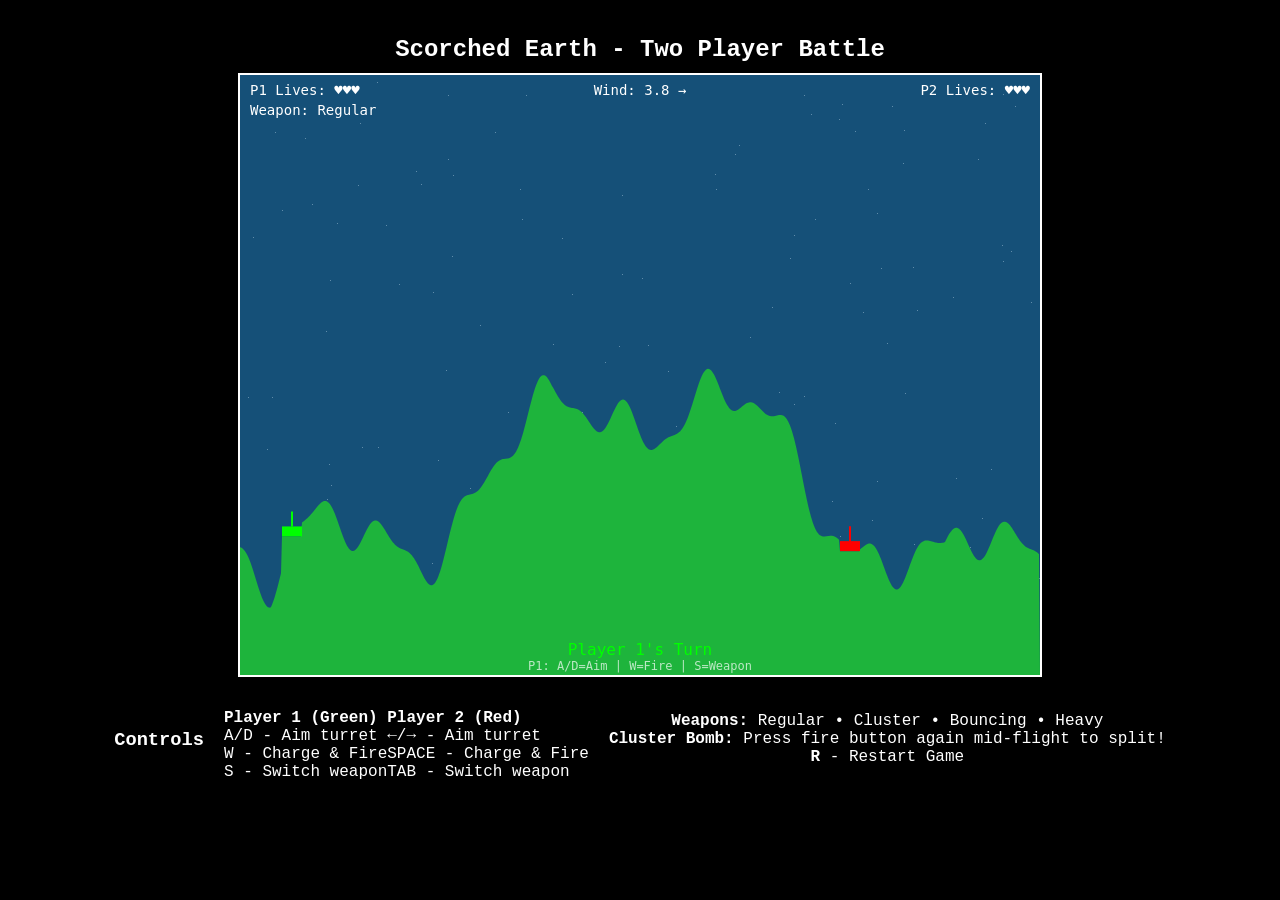
==== index.html @ 3314b096 "first" ====
<!DOCTYPE html>
<html lang="fi">

<head>
  <meta charset="UTF-8" />
  <meta name="viewport" content="width=device-width, initial-scale=1.0" />
  <title>Scorched Earth 1980's Style</title>
  <link rel="stylesheet" href="style.css" />
</head>

<body>
  <h1>Scorched Earth - Two Player Battle</h1>

  <canvas id="gameCanvas" width="800" height="600"></canvas>

  <div id="controls">
    <h3>Controls</h3>
    <div style="display: flex; justify-content: space-around; margin-top: 10px;">
      <div style="text-align: left;">
        <strong>Player 1 (Green)</strong><br>
        A/D - Aim turret<br>
        W - Charge & Fire<br>
        S - Switch weapon
      </div>
      <div style="text-align: left;">
        <strong>Player 2 (Red)</strong><br>
        ←/→ - Aim turret<br>
        SPACE - Charge & Fire<br>
        TAB - Switch weapon
      </div>
    </div>
    <p style="text-align: center; margin-top: 15px;">
      <strong>Weapons:</strong> Regular • Cluster • Bouncing • Heavy<br>
      <strong>Cluster Bomb:</strong> Press fire button again mid-flight to split!<br>
      <strong>R</strong> - Restart Game
    </p>
  </div>

  <script src="script.js"></script>
</body>

</html>
---- style.css ----
body {
  font-family: "Courier New", monospace; /* Kirjasintyyppi, joka muistuttaa vanhaa tietokonetta */
  background-color: #000;
  color: #fff;
  text-align: center;
  margin: 0;
  padding: 20px;
}

h1 {
  color: #fff;
  font-size: 1.5em; /* Pienempi fontti */
  margin-bottom: 10px;
}

#gameCanvas {
  border: 2px solid #fff;
  background-color: #000;
  display: block;
  margin: 0 auto 20px auto;
  cursor: crosshair; /* Vanhan pelin tuntu */
}

#controls {
  display: flex;
  justify-content: center;
  gap: 20px;
  align-items: center;
}

#controls label,
#controls input,
#controls button {
  color: #fff;
  background-color: #000;
  border: 1px solid #fff;
  padding: 5px;
  font-size: 1em;
}

#controls button:hover {
  background-color: #333;
  cursor: pointer;
}

#windDisplay {
  margin-bottom: 10px;
  font-size: 1.2em;
  color: #fff;
  /* Voit halutessasi korostaa tätä esim. reunuksella */
  /* border: 1px solid #fff; */
  padding: 5px;
}
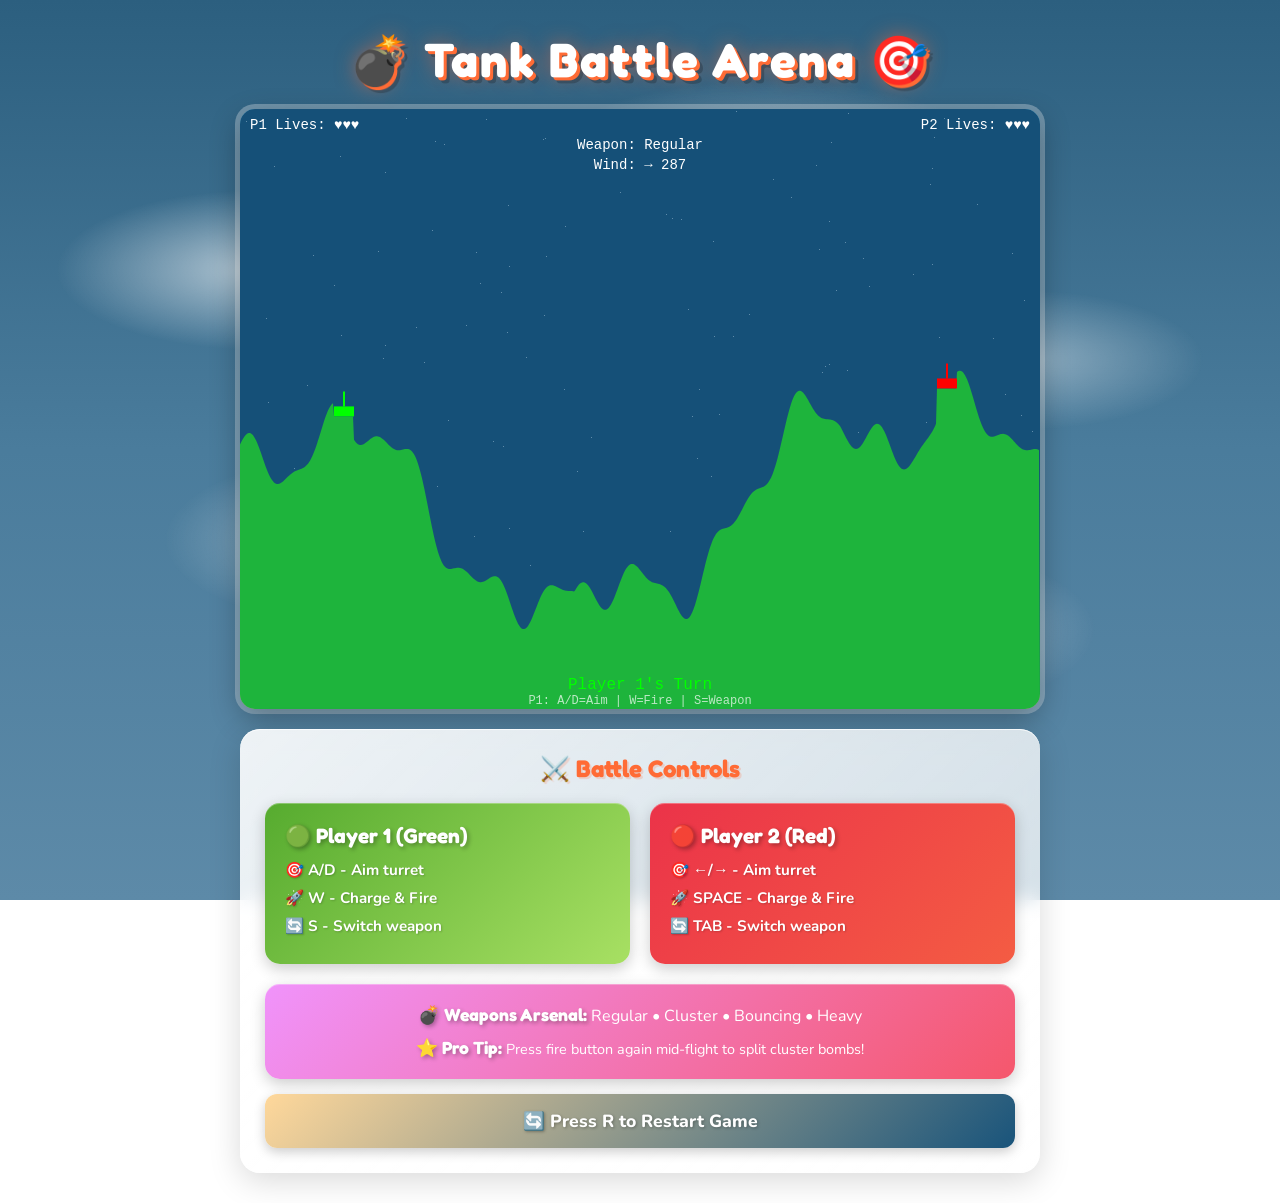
==== commit a1dbd235: "ui update" ====
--- a/index.html
+++ b/index.html
@@ -1,41 +1,63 @@
 <!DOCTYPE html>
-<html lang="fi">
+<html lang="en">
 
 <head>
   <meta charset="UTF-8" />
-  <meta name="viewport" content="width=device-width, initial-scale=1.0" />
-  <title>Scorched Earth 1980's Style</title>
+  <meta name="viewport" content="width=device-width, initial-scale=1.0, maximum-scale=1.0, user-scalable=no" />
+  <meta name="theme-color" content="#87CEEB" />
+  <meta name="description" content="Modern mobile-style tank battle game inspired by Angry Birds and Clash of Clans" />
+  <title>Tank Battle Arena 🎮</title>
   <link rel="stylesheet" href="style.css" />
 </head>
 
 <body>
-  <h1>Scorched Earth - Two Player Battle</h1>
+  <div class="game-container">
+    <h1>Tank Battle Arena</h1>
 
-  <canvas id="gameCanvas" width="800" height="600"></canvas>
+    <canvas id="gameCanvas" width="800" height="600"></canvas>
 
-  <div id="controls">
-    <h3>Controls</h3>
-    <div style="display: flex; justify-content: space-around; margin-top: 10px;">
-      <div style="text-align: left;">
-        <strong>Player 1 (Green)</strong><br>
-        A/D - Aim turret<br>
-        W - Charge & Fire<br>
-        S - Switch weapon
+    <div id="controls">
+      <h3>⚔️ Battle Controls</h3>
+
+      <div class="controls-grid">
+        <div class="player-controls player1">
+          <strong>🟢 Player 1 (Green)</strong>
+          <div class="control-line">🎯 A/D - Aim turret</div>
+          <div class="control-line">🚀 W - Charge & Fire</div>
+          <div class="control-line">🔄 S - Switch weapon</div>
+        </div>
+
+        <div class="player-controls player2">
+          <strong>🔴 Player 2 (Red)</strong>
+          <div class="control-line">🎯 ←/→ - Aim turret</div>
+          <div class="control-line">🚀 SPACE - Charge & Fire</div>
+          <div class="control-line">🔄 TAB - Switch weapon</div>
+        </div>
       </div>
-      <div style="text-align: left;">
-        <strong>Player 2 (Red)</strong><br>
-        ←/→ - Aim turret<br>
-        SPACE - Charge & Fire<br>
-        TAB - Switch weapon
+
+      <div class="weapons-info">
+        <div style="margin-bottom: 10px;">
+          <strong>💣 Weapons Arsenal:</strong> Regular • Cluster • Bouncing • Heavy
+        </div>
+        <div style="font-size: 0.9rem;">
+          <strong>⭐ Pro Tip:</strong> Press fire button again mid-flight to split cluster bombs!
+        </div>
+      </div>
+
+      <div class="restart-hint">
+        🔄 Press R to Restart Game
       </div>
     </div>
-    <p style="text-align: center; margin-top: 15px;">
-      <strong>Weapons:</strong> Regular • Cluster • Bouncing • Heavy<br>
-      <strong>Cluster Bomb:</strong> Press fire button again mid-flight to split!<br>
-      <strong>R</strong> - Restart Game
-    </p>
   </div>
 
+  <script>
+    // Prevent space bar from scrolling the page
+    window.addEventListener('keydown', function (e) {
+      if (e.key === ' ' || e.key === 'Spacebar') {
+        e.preventDefault();
+      }
+    });
+  </script>
   <script src="script.js"></script>
 </body>
 
--- a/style.css
+++ b/style.css
@@ -1,53 +1,284 @@
+/* Modern Mobile-Style Game UI - Inspired by Angry Birds & Clash of Clans */
+@import url('https://fonts.googleapis.com/css2?family=Fredoka+One&family=Nunito:wght@400;700;800&display=swap');
+
+* {
+  margin: 0;
+  padding: 0;
+  box-sizing: border-box;
+}
+
 body {
-  font-family: "Courier New", monospace; /* Kirjasintyyppi, joka muistuttaa vanhaa tietokonetta */
-  background-color: #000;
-  color: #fff;
+  font-family: 'Nunito', sans-serif;
+  background: linear-gradient(180deg, #2C5F7F 0%, #4A7C9C 50%, #5D8AA8 100%);
+  background-attachment: fixed;
+  color: #2c3e50;
   text-align: center;
-  margin: 0;
-  padding: 20px;
+  min-height: 100vh;
+  padding: 10px;
+  overflow-x: hidden;
+}
+
+/* Animated clouds background */
+body::before {
+  content: '';
+  position: fixed;
+  top: 0;
+  left: 0;
+  right: 0;
+  bottom: 0;
+  background-image:
+    radial-gradient(ellipse 200px 80px at 20% 30%, rgba(255, 255, 255, 0.6) 0%, transparent 100%),
+    radial-gradient(ellipse 250px 100px at 60% 20%, rgba(255, 255, 255, 0.5) 0%, transparent 100%),
+    radial-gradient(ellipse 180px 70px at 80% 40%, rgba(255, 255, 255, 0.4) 0%, transparent 100%),
+    radial-gradient(ellipse 220px 90px at 30% 60%, rgba(255, 255, 255, 0.5) 0%, transparent 100%),
+    radial-gradient(ellipse 200px 85px at 70% 70%, rgba(255, 255, 255, 0.45) 0%, transparent 100%);
+  pointer-events: none;
+  z-index: 0;
 }
 
 h1 {
-  color: #fff;
-  font-size: 1.5em; /* Pienempi fontti */
-  margin-bottom: 10px;
+  font-family: 'Fredoka One', cursive;
+  font-size: clamp(1.8rem, 5vw, 3rem);
+  color: #fff;
+  text-shadow:
+    3px 3px 0px #ff6b35,
+    6px 6px 0px rgba(0, 0, 0, 0.2),
+    0 0 20px rgba(255, 107, 53, 0.5);
+  margin: 20px 0;
+  letter-spacing: 2px;
+  position: relative;
+  z-index: 1;
+  animation: titleBounce 2s ease-in-out infinite;
+}
+
+@keyframes titleBounce {
+
+  0%,
+  100% {
+    transform: translateY(0);
+  }
+
+  50% {
+    transform: translateY(-5px);
+  }
+}
+
+h1::before {
+  content: '💣 ';
+}
+
+h1::after {
+  content: ' 🎯';
+}
+
+.game-container {
+  max-width: 900px;
+  margin: 0 auto;
+  position: relative;
+  z-index: 1;
 }
 
 #gameCanvas {
-  border: 2px solid #fff;
-  background-color: #000;
+  border: none;
+  background: linear-gradient(180deg, #87CEEB 0%, #E0F6FF 60%, #D2B48C 100%);
   display: block;
   margin: 0 auto 20px auto;
-  cursor: crosshair; /* Vanhan pelin tuntu */
+  cursor: crosshair;
+  border-radius: 15px;
+  box-shadow:
+    0 10px 30px rgba(0, 0, 0, 0.3),
+    0 0 0 5px rgba(255, 255, 255, 0.3),
+    inset 0 -5px 20px rgba(0, 0, 0, 0.1);
+  max-width: 100%;
+  height: auto;
+  transition: transform 0.2s ease;
+}
+
+#gameCanvas:hover {
+  transform: scale(1.01);
 }
 
 #controls {
-  display: flex;
-  justify-content: center;
+  background: linear-gradient(135deg, rgba(255, 255, 255, 0.9) 0%, rgba(255, 255, 255, 0.7) 100%);
+  backdrop-filter: blur(10px);
+  border-radius: 20px;
+  padding: 25px;
+  margin: 20px auto;
+  box-shadow:
+    0 8px 32px rgba(0, 0, 0, 0.15),
+    inset 0 1px 0 rgba(255, 255, 255, 0.8);
+  max-width: 800px;
+}
+
+#controls h3 {
+  font-family: 'Fredoka One', cursive;
+  font-size: 1.5rem;
+  color: #ff6b35;
+  margin-bottom: 20px;
+  text-shadow: 2px 2px 0px rgba(255, 107, 53, 0.2);
+}
+
+.controls-grid {
+  display: grid;
+  grid-template-columns: repeat(auto-fit, minmax(250px, 1fr));
   gap: 20px;
-  align-items: center;
-}
-
-#controls label,
-#controls input,
-#controls button {
-  color: #fff;
-  background-color: #000;
-  border: 1px solid #fff;
-  padding: 5px;
-  font-size: 1em;
-}
-
-#controls button:hover {
-  background-color: #333;
-  cursor: pointer;
-}
-
-#windDisplay {
-  margin-bottom: 10px;
-  font-size: 1.2em;
-  color: #fff;
-  /* Voit halutessasi korostaa tätä esim. reunuksella */
-  /* border: 1px solid #fff; */
-  padding: 5px;
-}
+  margin-top: 15px;
+}
+
+.player-controls {
+  background: linear-gradient(135deg, #4ecdc4 0%, #44a08d 100%);
+  padding: 20px;
+  border-radius: 15px;
+  box-shadow:
+    0 5px 15px rgba(0, 0, 0, 0.2),
+    inset 0 1px 0 rgba(255, 255, 255, 0.3);
+  text-align: left;
+  transition: transform 0.3s ease, box-shadow 0.3s ease;
+}
+
+.player-controls:hover {
+  transform: translateY(-5px);
+  box-shadow:
+    0 8px 25px rgba(0, 0, 0, 0.3),
+    inset 0 1px 0 rgba(255, 255, 255, 0.3);
+}
+
+.player-controls.player1 {
+  background: linear-gradient(135deg, #56ab2f 0%, #a8e063 100%);
+}
+
+.player-controls.player2 {
+  background: linear-gradient(135deg, #eb3349 0%, #f45c43 100%);
+}
+
+.player-controls strong {
+  display: block;
+  font-family: 'Fredoka One', cursive;
+  font-size: 1.3rem;
+  color: #fff;
+  margin-bottom: 12px;
+  text-shadow: 2px 2px 4px rgba(0, 0, 0, 0.3);
+}
+
+.player-controls br {
+  margin-bottom: 8px;
+}
+
+.control-line {
+  color: #fff;
+  font-weight: 700;
+  margin: 8px 0;
+  text-shadow: 1px 1px 2px rgba(0, 0, 0, 0.2);
+  font-size: 0.95rem;
+}
+
+.weapons-info {
+  background: linear-gradient(135deg, #f093fb 0%, #f5576c 100%);
+  padding: 20px;
+  border-radius: 15px;
+  box-shadow:
+    0 5px 15px rgba(0, 0, 0, 0.2),
+    inset 0 1px 0 rgba(255, 255, 255, 0.3);
+  margin-top: 20px;
+  color: #fff;
+  transition: transform 0.3s ease;
+}
+
+.weapons-info:hover {
+  transform: scale(1.02);
+}
+
+.weapons-info strong {
+  font-family: 'Fredoka One', cursive;
+  font-size: 1.1rem;
+  text-shadow: 2px 2px 4px rgba(0, 0, 0, 0.3);
+}
+
+.restart-hint {
+  background: linear-gradient(135deg, #ffd89b 0%, #19547b 100%);
+  padding: 15px;
+  border-radius: 12px;
+  margin-top: 15px;
+  color: #fff;
+  font-weight: 800;
+  font-size: 1.1rem;
+  box-shadow: 0 4px 12px rgba(0, 0, 0, 0.2);
+  text-shadow: 1px 1px 3px rgba(0, 0, 0, 0.3);
+}
+
+/* Wind display removed - now rendered on canvas */
+
+
+
+/* Responsive Design */
+@media (max-width: 768px) {
+  body {
+    padding: 5px;
+  }
+
+  h1 {
+    font-size: 1.5rem;
+    margin: 10px 0;
+  }
+
+  #gameCanvas {
+    border-radius: 10px;
+    width: 100%;
+  }
+
+  #controls {
+    padding: 15px;
+    border-radius: 15px;
+  }
+
+  .controls-grid {
+    grid-template-columns: 1fr;
+    gap: 15px;
+  }
+
+  .player-controls,
+  .weapons-info {
+    padding: 15px;
+  }
+
+  .player-controls strong {
+    font-size: 1.1rem;
+  }
+
+  .control-line {
+    font-size: 0.85rem;
+  }
+}
+
+@media (max-width: 480px) {
+  h1 {
+    font-size: 1.2rem;
+    letter-spacing: 1px;
+  }
+
+  #controls h3 {
+    font-size: 1.2rem;
+  }
+
+  #windDisplay {
+    font-size: 1rem;
+    padding: 12px 20px;
+  }
+}
+
+/* Loading animation */
+@keyframes fadeIn {
+  from {
+    opacity: 0;
+    transform: translateY(20px);
+  }
+
+  to {
+    opacity: 1;
+    transform: translateY(0);
+  }
+}
+
+.game-container {
+  animation: fadeIn 0.6s ease-out;
+}
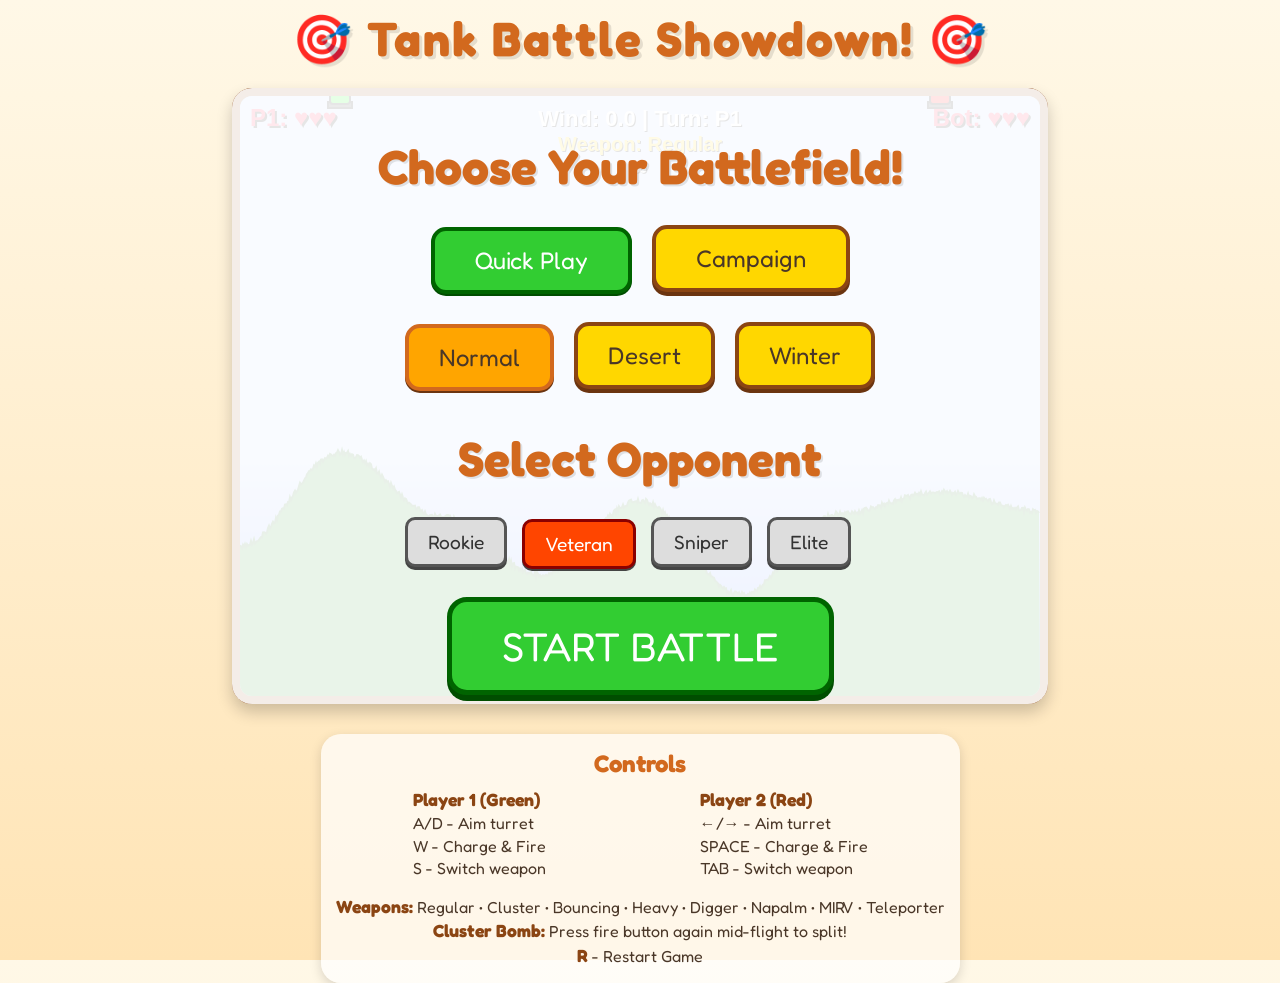
==== commit 9e3d578f: "before objects update" ====
--- a/index.html
+++ b/index.html
@@ -1,63 +1,111 @@
 <!DOCTYPE html>
-<html lang="en">
+<html lang="fi">
 
 <head>
   <meta charset="UTF-8" />
-  <meta name="viewport" content="width=device-width, initial-scale=1.0, maximum-scale=1.0, user-scalable=no" />
-  <meta name="theme-color" content="#87CEEB" />
-  <meta name="description" content="Modern mobile-style tank battle game inspired by Angry Birds and Clash of Clans" />
-  <title>Tank Battle Arena 🎮</title>
+  <meta name="viewport" content="width=device-width, initial-scale=1.0" />
+  <title>🎮 Tank Battle Cartoon! 💥</title>
   <link rel="stylesheet" href="style.css" />
 </head>
 
 <body>
-  <div class="game-container">
-    <h1>Tank Battle Arena</h1>
+  <h1>🎯 Tank Battle Showdown! 🎯</h1>
 
+  <div id="game-container">
     <canvas id="gameCanvas" width="800" height="600"></canvas>
 
-    <div id="controls">
-      <h3>⚔️ Battle Controls</h3>
+    <button id="menu-btn" onclick="showMainMenu()" style="display: none;">☰ Menu</button>
 
-      <div class="controls-grid">
-        <div class="player-controls player1">
-          <strong>🟢 Player 1 (Green)</strong>
-          <div class="control-line">🎯 A/D - Aim turret</div>
-          <div class="control-line">🚀 W - Charge & Fire</div>
-          <div class="control-line">🔄 S - Switch weapon</div>
+    <div id="start-screen">
+      <h2>Choose Your Battlefield!</h2>
+
+      <div id="mode-selector" style="display: flex; gap: 20px; margin-bottom: 30px;">
+        <button class="mode-btn selected" onclick="selectMode('quickplay')">Quick Play</button>
+        <button class="mode-btn" onclick="selectMode('campaign')">Campaign</button>
+      </div>
+
+      <div id="quickplay-options">
+        <div class="theme-selector">
+          <button class="theme-btn selected" onclick="selectTheme('NORMAL')">Normal</button>
+          <button class="theme-btn" onclick="selectTheme('DESERT')">Desert</button>
+          <button class="theme-btn" onclick="selectTheme('WINTER')">Winter</button>
         </div>
 
-        <div class="player-controls player2">
-          <strong>🔴 Player 2 (Red)</strong>
-          <div class="control-line">🎯 ←/→ - Aim turret</div>
-          <div class="control-line">🚀 SPACE - Charge & Fire</div>
-          <div class="control-line">🔄 TAB - Switch weapon</div>
+        <h2>Select Opponent</h2>
+        <div class="difficulty-selector" style="display: flex; gap: 15px; margin-bottom: 30px;">
+          <button class="diff-btn" onclick="selectDifficulty('ROOKIE')">Rookie</button>
+          <button class="diff-btn selected" onclick="selectDifficulty('VETERAN')">Veteran</button>
+          <button class="diff-btn" onclick="selectDifficulty('SNIPER')">Sniper</button>
+          <button class="diff-btn" onclick="selectDifficulty('ELITE')">Elite</button>
         </div>
       </div>
 
-      <div class="weapons-info">
-        <div style="margin-bottom: 10px;">
-          <strong>💣 Weapons Arsenal:</strong> Regular • Cluster • Bouncing • Heavy
-        </div>
-        <div style="font-size: 0.9rem;">
-          <strong>⭐ Pro Tip:</strong> Press fire button again mid-flight to split cluster bombs!
-        </div>
+      <div id="campaign-options" style="display: none;">
+        <p style="font-size: 1.3em; margin: 20px 0;">Fight through 6 challenging levels!</p>
+        <p style="font-size: 1.1em; color: #8b4513;">
+          Level 1: Boot Camp (Rookie)<br />
+          Level 2: Desert Patrol (Rookie)<br />
+          Level 3: Mountain Ambush (Veteran)<br />
+          Level 4: Desert Storm (Veteran)<br />
+          Level 5: Arctic Assault (Sniper)<br />
+          Level 6: Final Showdown (Elite)
+        </p>
       </div>
 
-      <div class="restart-hint">
-        🔄 Press R to Restart Game
+      <button id="start-btn" onclick="startGame()">START BATTLE</button>
+    </div>
+
+    <!-- Victory/Defeat Overlays -->
+    <div id="victory-overlay" style="display: none;">
+      <div class="overlay-content">
+        <h1 id="victory-title">🎉 Level Complete!</h1>
+        <p id="victory-message">Next: Level 2 - Desert Storm</p>
+        <button class="overlay-btn" onclick="continueToNextLevel()">Continue</button>
+      </div>
+    </div>
+
+    <div id="defeat-overlay" style="display: none;">
+      <div class="overlay-content">
+        <h1>❌ Mission Failed!</h1>
+        <p>Try again?</p>
+        <button class="overlay-btn" onclick="retryLevel()">Retry</button>
+        <button class="overlay-btn secondary" onclick="returnToMenu()">Menu</button>
+      </div>
+    </div>
+
+    <div id="campaign-complete-overlay" style="display: none;">
+      <div class="overlay-content">
+        <h1>🏆 CAMPAIGN COMPLETE! 🏆</h1>
+        <p>You are a Tank Master!<br />You've conquered all 3 levels!</p>
+        <button class="overlay-btn" onclick="returnToMenu()">Return to Menu</button>
       </div>
     </div>
   </div>
 
-  <script>
-    // Prevent space bar from scrolling the page
-    window.addEventListener('keydown', function (e) {
-      if (e.key === ' ' || e.key === 'Spacebar') {
-        e.preventDefault();
-      }
-    });
-  </script>
+  <div id="controls">
+    <h3>Controls</h3>
+    <div style="display: flex; justify-content: space-around; margin-top: 10px">
+      <div style="text-align: left">
+        <strong>Player 1 (Green)</strong><br />
+        A/D - Aim turret<br />
+        W - Charge & Fire<br />
+        S - Switch weapon
+      </div>
+      <div style="text-align: left">
+        <strong>Player 2 (Red)</strong><br />
+        ←/→ - Aim turret<br />
+        SPACE - Charge & Fire<br />
+        TAB - Switch weapon
+      </div>
+    </div>
+    <p style="text-align: center; margin-top: 15px">
+      <strong>Weapons:</strong> Regular • Cluster • Bouncing • Heavy • Digger • Napalm • MIRV • Teleporter<br />
+      <strong>Cluster Bomb:</strong> Press fire button again mid-flight to
+      split!<br />
+      <strong>R</strong> - Restart Game
+    </p>
+  </div>
+
   <script src="script.js"></script>
 </body>
 
--- a/style.css
+++ b/style.css
@@ -1,284 +1,342 @@
-/* Modern Mobile-Style Game UI - Inspired by Angry Birds & Clash of Clans */
-@import url('https://fonts.googleapis.com/css2?family=Fredoka+One&family=Nunito:wght@400;700;800&display=swap');
-
-* {
+@import url("https://fonts.googleapis.com/css2?family=Fredoka+One&family=Fredoka:wght@400;600;700&display=swap");
+
+body {
+  font-family: "Fredoka", "Arial Rounded MT Bold", sans-serif;
+  background: linear-gradient(to bottom, #fff8e7 0%, #ffe4b5 100%);
+  color: #4a3728;
+  text-align: center;
   margin: 0;
-  padding: 0;
-  box-sizing: border-box;
-}
-
-body {
-  font-family: 'Nunito', sans-serif;
-  background: linear-gradient(180deg, #2C5F7F 0%, #4A7C9C 50%, #5D8AA8 100%);
-  background-attachment: fixed;
-  color: #2c3e50;
-  text-align: center;
-  min-height: 100vh;
-  padding: 10px;
-  overflow-x: hidden;
-}
-
-/* Animated clouds background */
-body::before {
-  content: '';
-  position: fixed;
+  padding: 30px 20px;
+  height: 100vh;
+  display: flex;
+  flex-direction: column;
+  justify-content: center;
+  align-items: center;
+}
+
+h1 {
+  font-family: "Fredoka One", cursive;
+  color: #d2691e;
+  font-size: 3em;
+  margin-bottom: 20px;
+  text-shadow: 3px 3px 0px rgba(0, 0, 0, 0.1);
+  letter-spacing: 2px;
+}
+
+#game-container {
+  position: relative;
+  width: fit-content;
+  margin: 0 auto 30px auto;
+  border-radius: 20px;
+  box-shadow: 0 8px 16px rgba(0, 0, 0, 0.2);
+}
+
+#gameCanvas {
+  border: 8px solid #8b4513;
+  border-radius: 20px;
+  background-color: #87ceeb;
+  display: block;
+  cursor: crosshair;
+}
+
+#start-screen {
+  position: absolute;
   top: 0;
   left: 0;
-  right: 0;
-  bottom: 0;
-  background-image:
-    radial-gradient(ellipse 200px 80px at 20% 30%, rgba(255, 255, 255, 0.6) 0%, transparent 100%),
-    radial-gradient(ellipse 250px 100px at 60% 20%, rgba(255, 255, 255, 0.5) 0%, transparent 100%),
-    radial-gradient(ellipse 180px 70px at 80% 40%, rgba(255, 255, 255, 0.4) 0%, transparent 100%),
-    radial-gradient(ellipse 220px 90px at 30% 60%, rgba(255, 255, 255, 0.5) 0%, transparent 100%),
-    radial-gradient(ellipse 200px 85px at 70% 70%, rgba(255, 255, 255, 0.45) 0%, transparent 100%);
-  pointer-events: none;
-  z-index: 0;
-}
-
-h1 {
-  font-family: 'Fredoka One', cursive;
-  font-size: clamp(1.8rem, 5vw, 3rem);
-  color: #fff;
-  text-shadow:
-    3px 3px 0px #ff6b35,
-    6px 6px 0px rgba(0, 0, 0, 0.2),
-    0 0 20px rgba(255, 107, 53, 0.5);
-  margin: 20px 0;
-  letter-spacing: 2px;
-  position: relative;
-  z-index: 1;
-  animation: titleBounce 2s ease-in-out infinite;
-}
-
-@keyframes titleBounce {
-
-  0%,
+  width: 100%;
+  height: 100%;
+  background-color: rgba(255, 255, 255, 0.9);
+  border-radius: 20px;
+  /* Match container/canvas radius */
+  /* Slightly less than container to fit inside border */
+  display: flex;
+  flex-direction: column;
+  justify-content: center;
+  align-items: center;
+  z-index: 10;
+}
+
+#start-screen h2 {
+  font-family: "Fredoka One", cursive;
+  font-size: 3em;
+  color: #d2691e;
+  margin-bottom: 30px;
+  text-shadow: 2px 2px 0px rgba(0, 0, 0, 0.1);
+}
+
+.theme-selector {
+  display: flex;
+  gap: 20px;
+  margin-bottom: 40px;
+}
+
+.theme-btn {
+  font-family: "Fredoka", sans-serif;
+  font-size: 1.5em;
+  padding: 15px 30px;
+  border: 4px solid #8b4513;
+  border-radius: 15px;
+  background-color: #ffd700;
+  color: #4a3728;
+  cursor: pointer;
+  transition: all 0.2s;
+  box-shadow: 0 4px 0 #6b3410;
+}
+
+.theme-btn:hover {
+  transform: translateY(-2px);
+  box-shadow: 0 6px 0 #6b3410;
+  background-color: #ffec8b;
+}
+
+.theme-btn.selected {
+  background-color: #ffa500;
+  transform: translateY(2px);
+  box-shadow: 0 2px 0 #6b3410;
+  border-color: #d2691e;
+}
+
+#start-btn {
+  font-family: "Fredoka One", cursive;
+  font-size: 2.5em;
+  padding: 20px 50px;
+  background-color: #32cd32;
+  color: white;
+  border: 5px solid #006400;
+  border-radius: 20px;
+  cursor: pointer;
+  box-shadow: 0 6px 0 #004d00;
+  transition: all 0.2s;
+  text-transform: uppercase;
+}
+
+#start-btn:hover {
+  background-color: #3cb371;
+  transform: translateY(-3px);
+  box-shadow: 0 9px 0 #004d00;
+}
+
+#start-btn:active {
+  transform: translateY(3px);
+  box-shadow: 0 3px 0 #004d00;
+}
+
+#menu-btn {
+  position: absolute;
+  top: 70px;
+  left: 20px;
+  font-family: "Fredoka", sans-serif;
+  font-weight: 600;
+  font-size: 1.2em;
+  padding: 8px 16px;
+  background-color: #ffd700;
+  color: #4a3728;
+  border: 3px solid #8b4513;
+  border-radius: 10px;
+  cursor: pointer;
+  box-shadow: 0 3px 0 #6b3410;
+  transition: all 0.1s;
+  z-index: 5;
+}
+
+#menu-btn:hover {
+  background-color: #ffa500;
+  transform: translateY(-1px);
+  box-shadow: 0 4px 0 #6b3410;
+}
+
+#menu-btn:active {
+  transform: translateY(1px);
+  box-shadow: 0 2px 0 #6b3410;
+}
+
+#controls {
+  background-color: rgba(255, 255, 255, 0.7);
+  border-radius: 20px;
+  padding: 15px;
+  max-width: 800px;
+  margin: 0 auto;
+  box-shadow: 0 4px 12px rgba(0, 0, 0, 0.15);
+}
+
+#controls h3 {
+  font-family: "Fredoka One", cursive;
+  font-size: 1.5em;
+  color: #d2691e;
+  margin-bottom: 10px;
+  margin-top: 0;
+}
+
+#controls strong {
+  font-size: 1.1em;
+  color: #8b4513;
+}
+
+#controls div {
+  font-size: 1em;
+  line-height: 1.4;
+}
+
+#controls p {
+  font-size: 1em;
+  line-height: 1.4;
+  margin-bottom: 0;
+}
+
+#windDisplay {
+  margin-bottom: 15px;
+  font-size: 1.5em;
+  font-weight: 700;
+  color: #4a3728;
+  background-color: rgba(255, 255, 255, 0.8);
+  border-radius: 15px;
+  padding: 10px 20px;
+  display: inline-block;
+  box-shadow: 0 3px 8px rgba(0, 0, 0, 0.1);
+}
+.diff-btn {
+  font-family: "Fredoka", sans-serif;
+  font-size: 1.2em;
+  padding: 10px 20px;
+  border: 3px solid #555;
+  border-radius: 10px;
+  background-color: #ddd;
+  color: #333;
+  cursor: pointer;
+  transition: all 0.2s;
+  box-shadow: 0 3px 0 #444;
+}
+
+.diff-btn:hover {
+  transform: translateY(-2px);
+  box-shadow: 0 5px 0 #444;
+  background-color: #eee;
+}
+
+.diff-btn.selected {
+  background-color: #ff4500;
+  color: white;
+  border-color: #8b0000;
+  transform: translateY(2px);
+  box-shadow: 0 2px 0 #444;
+}
+
+.mode-btn {
+  font-family: "Fredoka One", cursive;
+  font-size: 1.5em;
+  padding: 15px 40px;
+  border: 4px solid #8b4513;
+  border-radius: 15px;
+  background-color: #ffd700;
+  color: #4a3728;
+  cursor: pointer;
+  transition: all 0.2s;
+  box-shadow: 0 4px 0 #6b3410;
+}
+
+.mode-btn:hover {
+  transform: translateY(-2px);
+  box-shadow: 0 6px 0 #6b3410;
+  background-color: #ffec8b;
+}
+
+.mode-btn.selected {
+  background-color: #32cd32;
+  color: white;
+  border-color: #006400;
+  transform: translateY(2px);
+  box-shadow: 0 2px 0 #004d00;
+}
+
+#victory-overlay,
+#defeat-overlay,
+#campaign-complete-overlay {
+  position: absolute;
+  top: 0;
+  left: 0;
+  width: 100%;
+  height: 100%;
+  background-color: rgba(0, 0, 0, 0.85);
+  display: flex;
+  justify-content: center;
+  align-items: center;
+  z-index: 100;
+  border-radius: 20px;
+}
+
+.overlay-content {
+  background-color: rgba(255, 255, 255, 0.95);
+  border: 6px solid #8b4513;
+  border-radius: 25px;
+  padding: 40px 60px;
+  text-align: center;
+  box-shadow: 0 10px 30px rgba(0, 0, 0, 0.5);
+  animation: popIn 0.3s ease-out;
+}
+
+@keyframes popIn {
+  0% {
+    transform: scale(0.5);
+    opacity: 0;
+  }
   100% {
-    transform: translateY(0);
+    transform: scale(1);
+    opacity: 1;
   }
-
-  50% {
-    transform: translateY(-5px);
-  }
-}
-
-h1::before {
-  content: '💣 ';
-}
-
-h1::after {
-  content: ' 🎯';
-}
-
-.game-container {
-  max-width: 900px;
-  margin: 0 auto;
-  position: relative;
-  z-index: 1;
-}
-
-#gameCanvas {
-  border: none;
-  background: linear-gradient(180deg, #87CEEB 0%, #E0F6FF 60%, #D2B48C 100%);
-  display: block;
-  margin: 0 auto 20px auto;
-  cursor: crosshair;
+}
+
+.overlay-content h1 {
+  font-family: "Fredoka One", cursive;
+  font-size: 3em;
+  color: #d2691e;
+  margin: 0 0 20px 0;
+  text-shadow: 2px 2px 0px rgba(0, 0, 0, 0.1);
+}
+
+.overlay-content p {
+  font-family: "Fredoka", sans-serif;
+  font-size: 1.5em;
+  color: #4a3728;
+  margin: 0 0 30px 0;
+  line-height: 1.6;
+}
+
+.overlay-btn {
+  font-family: "Fredoka One", cursive;
+  font-size: 1.8em;
+  padding: 15px 40px;
+  margin: 10px;
+  background-color: #32cd32;
+  color: white;
+  border: 5px solid #006400;
   border-radius: 15px;
-  box-shadow:
-    0 10px 30px rgba(0, 0, 0, 0.3),
-    0 0 0 5px rgba(255, 255, 255, 0.3),
-    inset 0 -5px 20px rgba(0, 0, 0, 0.1);
-  max-width: 100%;
-  height: auto;
-  transition: transform 0.2s ease;
-}
-
-#gameCanvas:hover {
-  transform: scale(1.01);
-}
-
-#controls {
-  background: linear-gradient(135deg, rgba(255, 255, 255, 0.9) 0%, rgba(255, 255, 255, 0.7) 100%);
-  backdrop-filter: blur(10px);
-  border-radius: 20px;
-  padding: 25px;
-  margin: 20px auto;
-  box-shadow:
-    0 8px 32px rgba(0, 0, 0, 0.15),
-    inset 0 1px 0 rgba(255, 255, 255, 0.8);
-  max-width: 800px;
-}
-
-#controls h3 {
-  font-family: 'Fredoka One', cursive;
-  font-size: 1.5rem;
-  color: #ff6b35;
-  margin-bottom: 20px;
-  text-shadow: 2px 2px 0px rgba(255, 107, 53, 0.2);
-}
-
-.controls-grid {
-  display: grid;
-  grid-template-columns: repeat(auto-fit, minmax(250px, 1fr));
-  gap: 20px;
-  margin-top: 15px;
-}
-
-.player-controls {
-  background: linear-gradient(135deg, #4ecdc4 0%, #44a08d 100%);
-  padding: 20px;
-  border-radius: 15px;
-  box-shadow:
-    0 5px 15px rgba(0, 0, 0, 0.2),
-    inset 0 1px 0 rgba(255, 255, 255, 0.3);
-  text-align: left;
-  transition: transform 0.3s ease, box-shadow 0.3s ease;
-}
-
-.player-controls:hover {
-  transform: translateY(-5px);
-  box-shadow:
-    0 8px 25px rgba(0, 0, 0, 0.3),
-    inset 0 1px 0 rgba(255, 255, 255, 0.3);
-}
-
-.player-controls.player1 {
-  background: linear-gradient(135deg, #56ab2f 0%, #a8e063 100%);
-}
-
-.player-controls.player2 {
-  background: linear-gradient(135deg, #eb3349 0%, #f45c43 100%);
-}
-
-.player-controls strong {
-  display: block;
-  font-family: 'Fredoka One', cursive;
-  font-size: 1.3rem;
-  color: #fff;
-  margin-bottom: 12px;
-  text-shadow: 2px 2px 4px rgba(0, 0, 0, 0.3);
-}
-
-.player-controls br {
-  margin-bottom: 8px;
-}
-
-.control-line {
-  color: #fff;
-  font-weight: 700;
-  margin: 8px 0;
-  text-shadow: 1px 1px 2px rgba(0, 0, 0, 0.2);
-  font-size: 0.95rem;
-}
-
-.weapons-info {
-  background: linear-gradient(135deg, #f093fb 0%, #f5576c 100%);
-  padding: 20px;
-  border-radius: 15px;
-  box-shadow:
-    0 5px 15px rgba(0, 0, 0, 0.2),
-    inset 0 1px 0 rgba(255, 255, 255, 0.3);
-  margin-top: 20px;
-  color: #fff;
-  transition: transform 0.3s ease;
-}
-
-.weapons-info:hover {
-  transform: scale(1.02);
-}
-
-.weapons-info strong {
-  font-family: 'Fredoka One', cursive;
-  font-size: 1.1rem;
-  text-shadow: 2px 2px 4px rgba(0, 0, 0, 0.3);
-}
-
-.restart-hint {
-  background: linear-gradient(135deg, #ffd89b 0%, #19547b 100%);
-  padding: 15px;
-  border-radius: 12px;
-  margin-top: 15px;
-  color: #fff;
-  font-weight: 800;
-  font-size: 1.1rem;
-  box-shadow: 0 4px 12px rgba(0, 0, 0, 0.2);
-  text-shadow: 1px 1px 3px rgba(0, 0, 0, 0.3);
-}
-
-/* Wind display removed - now rendered on canvas */
-
-
-
-/* Responsive Design */
-@media (max-width: 768px) {
-  body {
-    padding: 5px;
-  }
-
-  h1 {
-    font-size: 1.5rem;
-    margin: 10px 0;
-  }
-
-  #gameCanvas {
-    border-radius: 10px;
-    width: 100%;
-  }
-
-  #controls {
-    padding: 15px;
-    border-radius: 15px;
-  }
-
-  .controls-grid {
-    grid-template-columns: 1fr;
-    gap: 15px;
-  }
-
-  .player-controls,
-  .weapons-info {
-    padding: 15px;
-  }
-
-  .player-controls strong {
-    font-size: 1.1rem;
-  }
-
-  .control-line {
-    font-size: 0.85rem;
-  }
-}
-
-@media (max-width: 480px) {
-  h1 {
-    font-size: 1.2rem;
-    letter-spacing: 1px;
-  }
-
-  #controls h3 {
-    font-size: 1.2rem;
-  }
-
-  #windDisplay {
-    font-size: 1rem;
-    padding: 12px 20px;
-  }
-}
-
-/* Loading animation */
-@keyframes fadeIn {
-  from {
-    opacity: 0;
-    transform: translateY(20px);
-  }
-
-  to {
-    opacity: 1;
-    transform: translateY(0);
-  }
-}
-
-.game-container {
-  animation: fadeIn 0.6s ease-out;
-}+  cursor: pointer;
+  box-shadow: 0 5px 0 #004d00;
+  transition: all 0.2s;
+}
+
+.overlay-btn:hover {
+  background-color: #3cb371;
+  transform: translateY(-3px);
+  box-shadow: 0 8px 0 #004d00;
+}
+
+.overlay-btn:active {
+  transform: translateY(2px);
+  box-shadow: 0 3px 0 #004d00;
+}
+
+.overlay-btn.secondary {
+  background-color: #ff6b6b;
+  border-color: #c92a2a;
+  box-shadow: 0 5px 0 #8b0000;
+}
+
+.overlay-btn.secondary:hover {
+  background-color: #ff8787;
+  box-shadow: 0 8px 0 #8b0000;
+}
+
+.overlay-btn.secondary:active {
+  box-shadow: 0 3px 0 #8b0000;
+}
